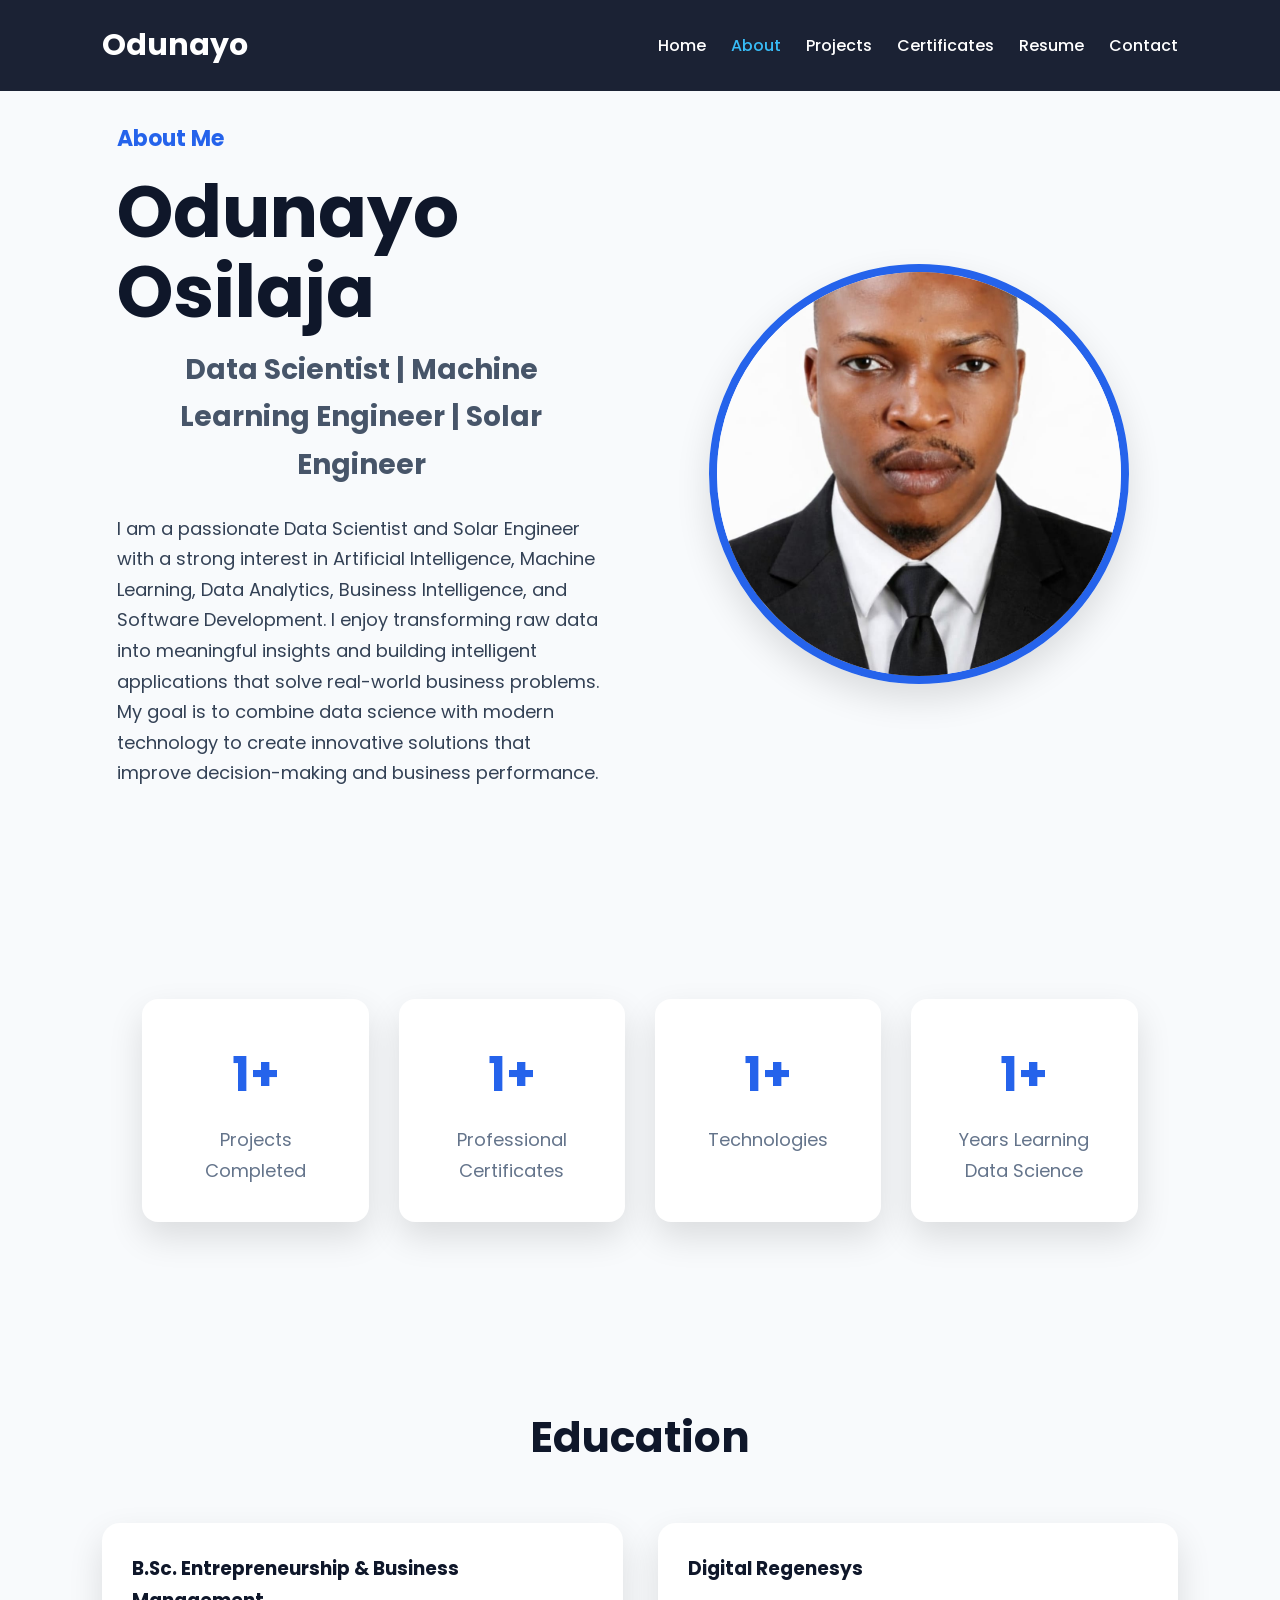
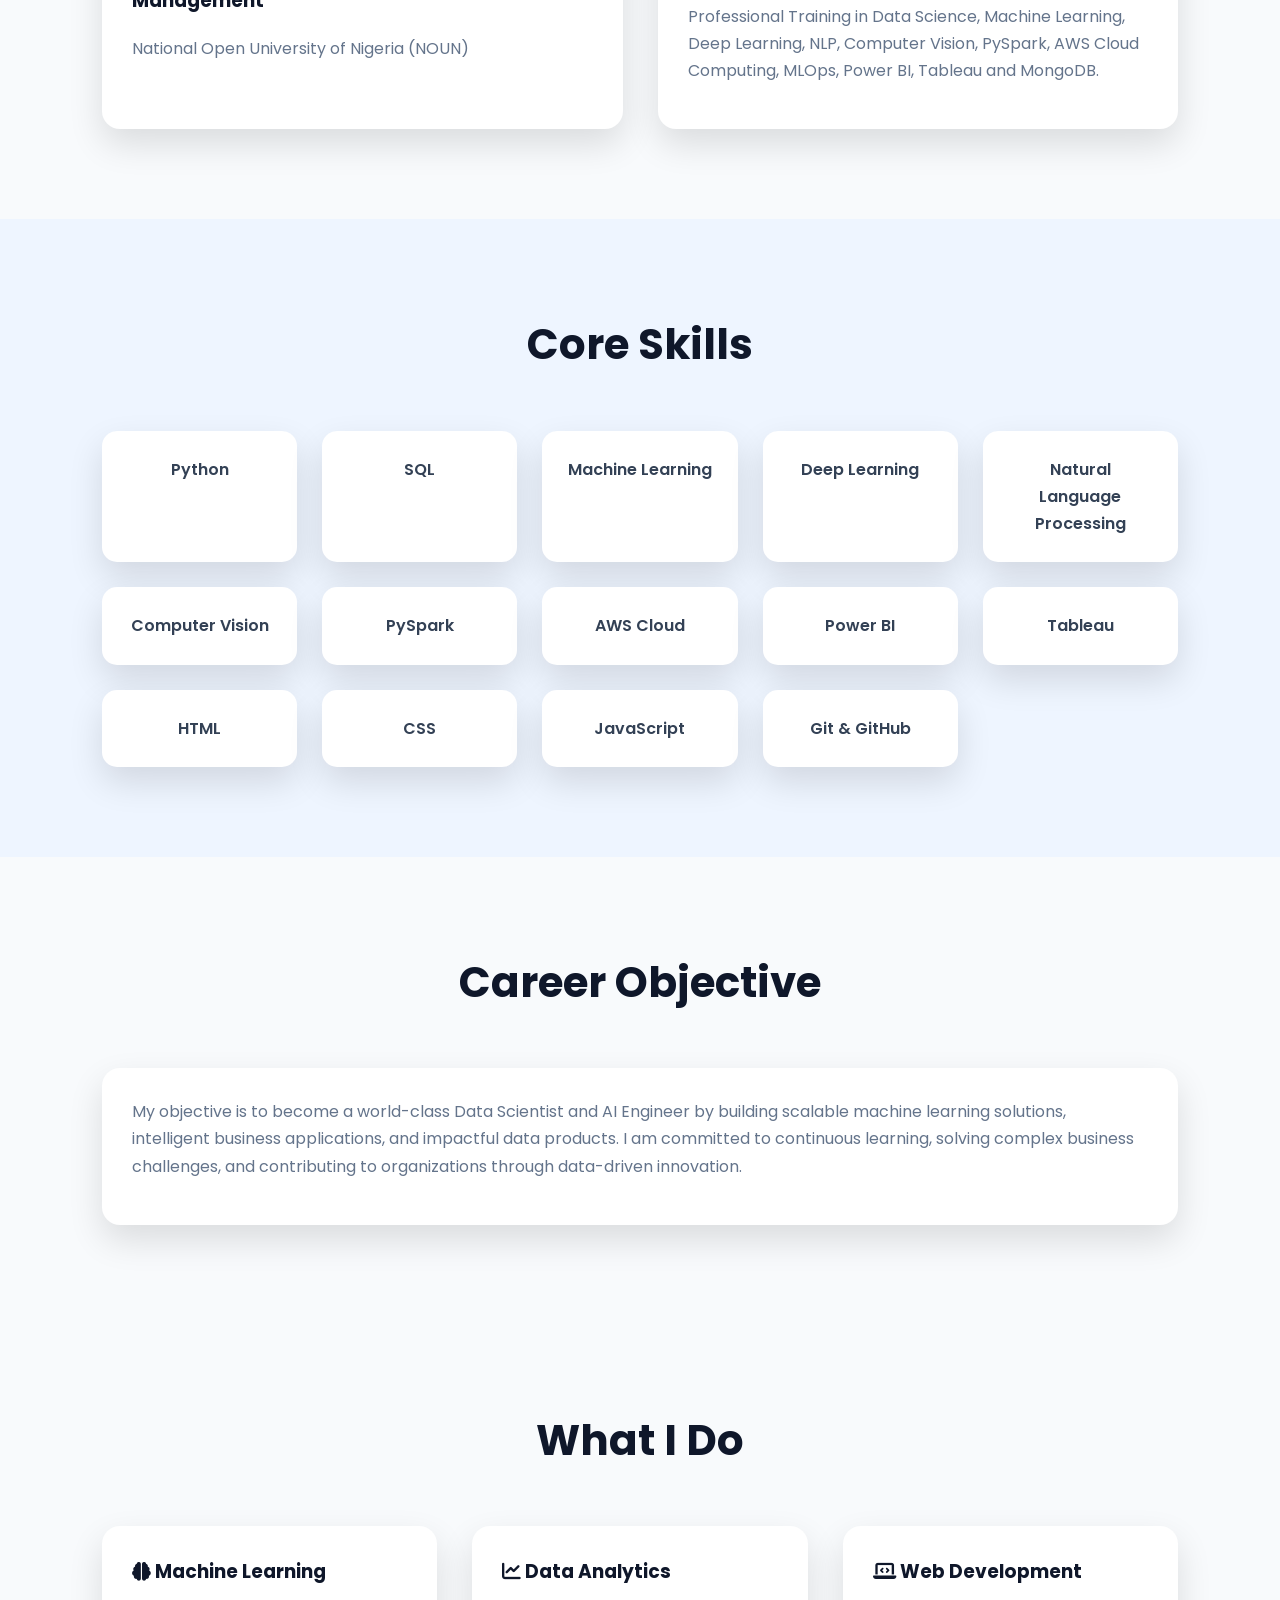
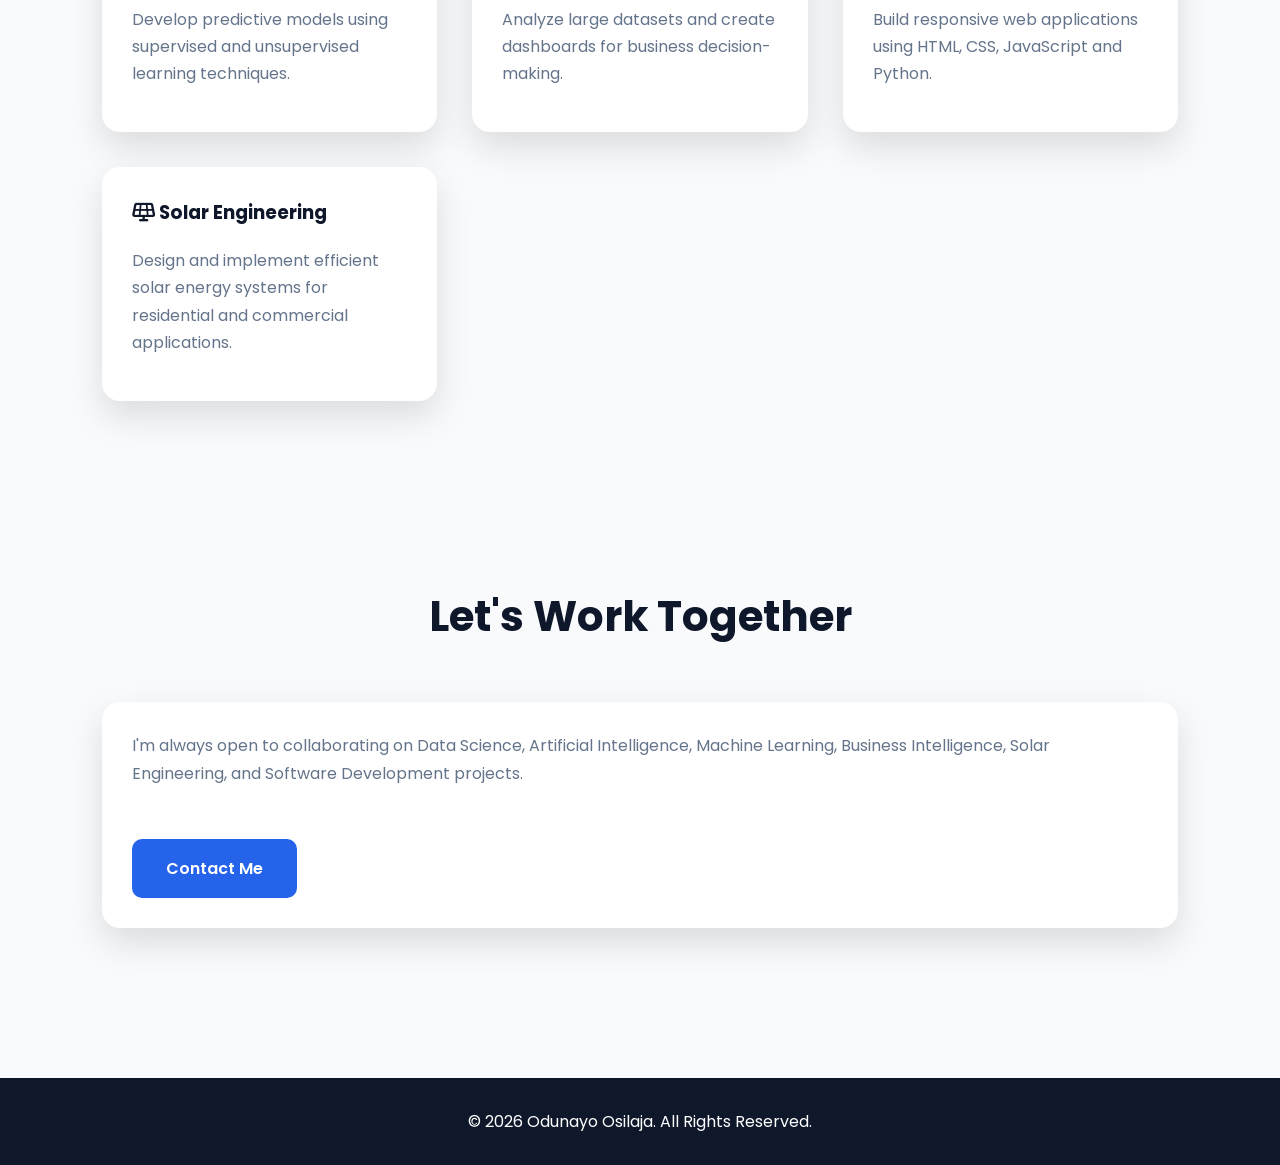
==== about.html @ 94298a9c "Initial portfolio website" ====
<!DOCTYPE html>
<html lang="en">

<head>

<meta charset="UTF-8">
<meta name="viewport" content="width=device-width, initial-scale=1.0">

<title>About | Odunayo Osilaja</title>

<link rel="stylesheet" href="css/style.css">

<link rel="preconnect" href="https://fonts.googleapis.com">
<link href="https://fonts.googleapis.com/css2?family=Poppins:wght@300;400;500;600;700&display=swap" rel="stylesheet">

<link rel="stylesheet" href="https://cdnjs.cloudflare.com/ajax/libs/font-awesome/6.6.0/css/all.min.css">

</head>

<body>

<header>

<div class="logo">
<h2>Odunayo</h2>
</div>

<nav>

<a href="index.html">Home</a>
<a href="about.html" class="active">About</a>
<a href="projects.html">Projects</a>
<a href="certificates.html">Certificates</a>
<a href="resume.html">Resume</a>
<a href="contact.html">Contact</a>

</nav>

</header>

<section class="hero">

<div class="hero-text">

<h4>About Me</h4>

<h1>Odunayo Osilaja</h1>

<h2>Data Scientist | Machine Learning Engineer | Solar Engineer</h2>

<p>

I am a passionate Data Scientist and Solar Engineer with a strong interest in Artificial Intelligence, Machine Learning, Data Analytics, Business Intelligence, and Software Development.

I enjoy transforming raw data into meaningful insights and building intelligent applications that solve real-world business problems. My goal is to combine data science with modern technology to create innovative solutions that improve decision-making and business performance.

</p>

</div>

<div class="hero-image">

<img src="images/profile.jpg" alt="Odunayo Osilaja">

</div>

</section>

<section class="stats">

<div class="card">
<h2>15+</h2>
<p>Projects Completed</p>
</div>

<div class="card">
<h2>20+</h2>
<p>Professional Certificates</p>
</div>

<div class="card">
<h2>10+</h2>
<p>Technologies</p>
</div>

<div class="card">
<h2>3+</h2>
<p>Years Learning Data Science</p>
</div>

</section>

<section class="featured">

<h2>Education</h2>

<div class="project-grid">

<div class="project-card">

<h3>B.Sc. Entrepreneurship &amp; Business Management</h3>

<p>

National Open University of Nigeria (NOUN)

</p>

</div>

<div class="project-card">

<h3>Digital Regenesys</h3>

<p>

Professional Training in Data Science, Machine Learning, Deep Learning, NLP, Computer Vision, PySpark, AWS Cloud Computing, MLOps, Power BI, Tableau and MongoDB.

</p>

</div>

</div>

</section>

<section class="skills">

<h2>Core Skills</h2>

<div class="skills-grid">

<div class="skill-card">Python</div>
<div class="skill-card">SQL</div>
<div class="skill-card">Machine Learning</div>
<div class="skill-card">Deep Learning</div>
<div class="skill-card">Natural Language Processing</div>
<div class="skill-card">Computer Vision</div>
<div class="skill-card">PySpark</div>
<div class="skill-card">AWS Cloud</div>
<div class="skill-card">Power BI</div>
<div class="skill-card">Tableau</div>
<div class="skill-card">HTML</div>
<div class="skill-card">CSS</div>
<div class="skill-card">JavaScript</div>
<div class="skill-card">Git &amp; GitHub</div>

</div>

</section>

<section class="featured">

<h2>Career Objective</h2>

<div class="project-card">

<p>

My objective is to become a world-class Data Scientist and AI Engineer by building scalable machine learning solutions, intelligent business applications, and impactful data products. I am committed to continuous learning, solving complex business challenges, and contributing to organizations through data-driven innovation.

</p>

</div>

</section>

<section class="featured">

<h2>What I Do</h2>

<div class="project-grid">

<div class="project-card">

<h3><i class="fas fa-brain"></i> Machine Learning</h3>

<p>
Develop predictive models using supervised and unsupervised learning techniques.
</p>

</div>

<div class="project-card">

<h3><i class="fas fa-chart-line"></i> Data Analytics</h3>

<p>
Analyze large datasets and create dashboards for business decision-making.
</p>

</div>

<div class="project-card">

<h3><i class="fas fa-laptop-code"></i> Web Development</h3>

<p>
Build responsive web applications using HTML, CSS, JavaScript and Python.
</p>

</div>

<div class="project-card">

<h3><i class="fas fa-solar-panel"></i> Solar Engineering</h3>

<p>
Design and implement efficient solar energy systems for residential and commercial applications.
</p>

</div>

</div>

</section>

<section class="featured">

<h2>Let's Work Together</h2>

<div class="project-card">

<p>

I'm always open to collaborating on Data Science, Artificial Intelligence, Machine Learning, Business Intelligence, Solar Engineering, and Software Development projects.

</p>

<br>

<a href="contact.html" class="btn primary">

Contact Me

</a>

</div>

</section>

<footer>

<p>

© 2026 Odunayo Osilaja. All Rights Reserved.

</p>

</footer>

<script src="js/script.js"></script>

</body>

</html>
---- css/style.css ----
/* ==========================================
   ODUNAYO OSILAJA PORTFOLIO WEBSITE
   STYLE.CSS (PART 1)
========================================== */

/* Google Font */
@import url('https://fonts.googleapis.com/css2?family=Poppins:wght@300;400;500;600;700;800&display=swap');

/* CSS Variables */

:root{

    --primary:#2563eb;
    --secondary:#0f172a;
    --accent:#38bdf8;
    --white:#ffffff;
    --light:#f8fafc;
    --text:#334155;
    --gray:#64748b;
    --shadow:0 15px 35px rgba(0,0,0,.12);
    --radius:16px;
    --transition:.35s ease;

}

/* Reset */

*{

    margin:0;
    padding:0;
    box-sizing:border-box;

}

html{

    scroll-behavior:smooth;

}

body{

    font-family:'Poppins',sans-serif;
    background:var(--light);
    color:var(--text);
    line-height:1.7;
    overflow-x:hidden;

}

/* Header */

header{

    position:fixed;
    top:0;
    left:0;
    width:100%;

    display:flex;
    justify-content:space-between;
    align-items:center;

    padding:20px 8%;

    background:rgba(15,23,42,.95);

    backdrop-filter:blur(12px);

    z-index:1000;

    transition:.3s;

}

/* Logo */

.logo h2{

    color:white;
    font-size:30px;
    font-weight:700;

}

/* Navigation */

nav{

    display:flex;
    gap:25px;
    align-items:center;

}

nav a{

    text-decoration:none;
    color:white;
    font-weight:500;
    transition:var(--transition);

}

nav a:hover{

    color:var(--accent);

}

nav .active{

    color:var(--accent);

}

/* Theme Button */

.theme-toggle{

    width:45px;
    height:45px;

    border:none;

    border-radius:50%;

    cursor:pointer;

    background:var(--primary);

    color:white;

    font-size:18px;

    transition:var(--transition);

}

.theme-toggle:hover{

    transform:rotate(180deg);

}

/* Hero */

.hero{

    max-width:1250px;

    margin:auto;

    min-height:100vh;

    display:grid;

    grid-template-columns:repeat(auto-fit,minmax(350px,1fr));

    gap:70px;

    align-items:center;

    padding:120px 8% 80px;

}

.hero-text h4{

    color:var(--primary);

    font-size:22px;

}

.hero-text h1{

    font-size:72px;

    line-height:1.1;

    color:var(--secondary);

    margin:15px 0;

}

.hero-text h1 span{

    display:block;

    color:var(--primary);

}

.hero-text h2{

    font-size:28px;

    color:#475569;

    margin-bottom:25px;

    min-height:40px;

}

.hero-text p{

    font-size:18px;

    margin-bottom:40px;

}

/* Hero Image */

.hero-image{

    display:flex;

    justify-content:center;

}

.hero-image img{

    width:420px;

    height:420px;

    object-fit:cover;

    border-radius:50%;

    border:8px solid var(--primary);

    box-shadow:var(--shadow);

    transition:var(--transition);

}

.hero-image img:hover{

    transform:scale(1.03);

}

/* Buttons */

.hero-buttons{

    display:flex;

    gap:20px;

    flex-wrap:wrap;

}

.btn{

    display:inline-block;

    padding:16px 34px;

    border-radius:10px;

    text-decoration:none;

    font-weight:600;

    transition:var(--transition);

}

.primary{

    background:var(--primary);

    color:white;

}

.secondary{

    background:var(--secondary);

    color:white;

}

.btn:hover{

    transform:translateY(-5px);

}

/* Social Icons */

.social{

    display:flex;

    gap:18px;

    margin-top:35px;

}

.social a{

    width:55px;

    height:55px;

    border-radius:50%;

    display:flex;

    justify-content:center;

    align-items:center;

    background:white;

    color:var(--primary);

    text-decoration:none;

    font-size:24px;

    box-shadow:var(--shadow);

    transition:var(--transition);

}

.social a:hover{

    background:var(--primary);

    color:white;

    transform:translateY(-6px);

}

/* ==========================================
   STYLE.CSS (PART 2)
   Statistics, Skills, Projects,
   Certificates, Resume, Contact & Footer
==========================================*/

/* Sections */

section{
    padding:90px 8%;
}

section h2{
    text-align:center;
    font-size:42px;
    color:var(--secondary);
    margin-bottom:50px;
}

/* ======================
   Statistics
====================== */

.stats{

    max-width:1200px;
    margin:auto;

    display:grid;
    grid-template-columns:repeat(auto-fit,minmax(220px,1fr));

    gap:30px;

}

.card{

    background:var(--white);

    padding:35px;

    border-radius:var(--radius);

    text-align:center;

    box-shadow:var(--shadow);

    transition:var(--transition);

}

.card:hover{

    transform:translateY(-10px);

}

.card h2{

    color:var(--primary);

    font-size:48px;

    margin-bottom:10px;

}

.card p{

    color:var(--gray);

    font-size:18px;

}

/* ======================
   Skills
====================== */

.skills{

    background:#eef5ff;

}

.skills-grid{

    display:grid;

    grid-template-columns:
    repeat(auto-fit,minmax(180px,1fr));

    gap:25px;

}

.skill-card{

    background:white;

    padding:25px;

    border-radius:15px;

    text-align:center;

    font-weight:600;

    box-shadow:var(--shadow);

    transition:var(--transition);

}

.skill-card:hover{

    background:var(--primary);

    color:white;

    transform:translateY(-8px);

}

/* ======================
   Projects
====================== */

.featured{

    max-width:1300px;

    margin:auto;

}

.project-grid{

    display:grid;

    grid-template-columns:
    repeat(auto-fit,minmax(320px,1fr));

    gap:35px;

}

.project-card{

    background:white;

    padding:30px;

    border-radius:18px;

    box-shadow:var(--shadow);

    transition:var(--transition);

}

.project-card:hover{

    transform:translateY(-12px);

}

.project-card h3{

    color:var(--secondary);

    margin-bottom:18px;

}

.project-card p{

    margin-bottom:15px;

    color:var(--gray);

}

.project-card .btn{

    margin-top:10px;
    margin-right:10px;

}

/* ======================
   Certificates
====================== */

.certificate-grid{

    display:grid;

    grid-template-columns:
    repeat(auto-fit,minmax(280px,1fr));

    gap:30px;

}

.certificate-card{

    background:white;

    padding:30px;

    border-radius:16px;

    text-align:center;

    box-shadow:var(--shadow);

    transition:var(--transition);

}

.certificate-card:hover{

    transform:translateY(-10px);

}

.certificate-card h3{

    margin-bottom:15px;

}

/* ======================
   Resume
====================== */

.resume{

    text-align:center;

}

.resume img{

    width:180px;

    height:180px;

    border-radius:50%;

    object-fit:cover;

    margin-bottom:20px;

    box-shadow:var(--shadow);

}

.resume h2{

    margin-bottom:15px;

}

.resume p{

    max-width:800px;

    margin:auto;

}

/* ======================
   Contact
====================== */

.contact{

    max-width:900px;

    margin:auto;

}

.contact form{

    display:flex;

    flex-direction:column;

    gap:20px;

}

.contact input,
.contact textarea{

    padding:18px;

    border:1px solid #ddd;

    border-radius:12px;

    outline:none;

    font-size:16px;

    font-family:inherit;

    transition:.3s;

}

.contact input:focus,
.contact textarea:focus{

    border-color:var(--primary);

    box-shadow:0 0 10px rgba(37,99,235,.15);

}

.contact button{

    padding:18px;

    border:none;

    border-radius:12px;

    background:var(--primary);

    color:white;

    font-size:18px;

    cursor:pointer;

    transition:var(--transition);

}

.contact button:hover{

    background:#1d4ed8;

}

/* ======================
   Footer
====================== */

footer{

    background:var(--secondary);

    color:white;

    text-align:center;

    padding:30px;

    margin-top:60px;

}

footer p{

    font-size:16px;

}

/* ==========================================
   STYLE.CSS (PART 3)
   Dark Mode, Animations, Responsive,
   Mobile Menu & Utilities
==========================================*/

/* ======================
   DARK MODE
====================== */

body.dark{

    background:#0f172a;
    color:#e2e8f0;

}

body.dark header{

    background:#020617;

}

body.dark .card,
body.dark .project-card,
body.dark .certificate-card,
body.dark .skill-card,
body.dark .contact input,
body.dark .contact textarea{

    background:#1e293b;
    color:#ffffff;

}

body.dark h1,
body.dark h2,
body.dark h3{

    color:#ffffff;

}

body.dark p{

    color:#cbd5e1;

}

body.dark footer{

    background:#020617;

}

body.dark .contact input,
body.dark .contact textarea{

    border:1px solid #334155;

}

body.dark .social a{

    background:#1e293b;
    color:#38bdf8;

}

body.dark .social a:hover{

    background:#2563eb;
    color:white;

}

/* ======================
   SCROLL ANIMATION
====================== */

section,
.card,
.project-card,
.skill-card,
.certificate-card{

    opacity:0;
    transform:translateY(40px);
    transition:all .8s ease;

}

.show{

    opacity:1;
    transform:translateY(0);

}

/* ======================
   SCROLL TO TOP
====================== */

.topButton{

    position:fixed;

    right:25px;

    bottom:25px;

    width:55px;

    height:55px;

    border:none;

    border-radius:50%;

    background:#2563eb;

    color:white;

    font-size:22px;

    cursor:pointer;

    display:none;

    justify-content:center;

    align-items:center;

    box-shadow:0 10px 20px rgba(0,0,0,.25);

    transition:.3s;

    z-index:9999;

}

.topButton:hover{

    transform:translateY(-6px);

}

/* ======================
   LOADING ANIMATION
====================== */

.loader{

    position:fixed;

    top:0;

    left:0;

    width:100%;

    height:100%;

    background:white;

    display:flex;

    justify-content:center;

    align-items:center;

    z-index:99999;

}

.loader.hidden{

    display:none;

}

.spinner{

    width:60px;

    height:60px;

    border:6px solid #ddd;

    border-top:6px solid #2563eb;

    border-radius:50%;

    animation:spin 1s linear infinite;

}

@keyframes spin{

    to{

        transform:rotate(360deg);

    }

}

/* ======================
   HAMBURGER MENU
====================== */

.menu-toggle{

    display:none;

    font-size:28px;

    color:white;

    cursor:pointer;

}

/* ======================
   RESPONSIVE TABLET
====================== */

@media(max-width:992px){

.hero{

    grid-template-columns:1fr;

    text-align:center;

}

.hero-buttons{

    justify-content:center;

}

.hero-image{

    margin-top:40px;

}

.hero-image img{

    width:320px;

    height:320px;

}

.hero-text h1{

    font-size:52px;

}

section h2{

    font-size:34px;

}

}

/* ======================
   RESPONSIVE MOBILE
====================== */

@media(max-width:768px){

.menu-toggle{

    display:block;

}

nav{

    position:absolute;

    top:80px;

    left:0;

    width:100%;

    background:#0f172a;

    flex-direction:column;

    display:none;

    padding:20px;

}

nav.active{

    display:flex;

}

.hero{

    padding-top:140px;

}

.hero h1{

    font-size:40px;

}

.hero h2{

    font-size:22px;

}

.hero p{

    font-size:17px;

}

.hero-image img{

    width:250px;

    height:250px;

}

.btn{

    width:100%;

    text-align:center;

}

.project-grid,
.certificate-grid,
.skills-grid,
.stats{

    grid-template-columns:1fr;

}

}

/* ======================
   SMALL DEVICES
====================== */

@media(max-width:480px){

header{

    padding:15px;

}

.logo h2{

    font-size:24px;

}

.hero{

    padding:130px 20px 60px;

}

.hero h1{

    font-size:32px;

}

.hero h2{

    font-size:18px;

}

.hero-image img{

    width:210px;

    height:210px;

}

section{

    padding:60px 20px;

}

}

/* ======================
   UTILITIES
====================== */

.text-center{

    text-align:center;

}

.mt-1{

    margin-top:10px;

}

.mt-2{

    margin-top:20px;

}

.mt-3{

    margin-top:30px;

}

.mb-1{

    margin-bottom:10px;

}

.mb-2{

    margin-bottom:20px;

}

.mb-3{

    margin-bottom:30px;

}

.shadow{

    box-shadow:var(--shadow);

}

.rounded{

    border-radius:var(--radius);

}

.hidden{

    display:none;

}
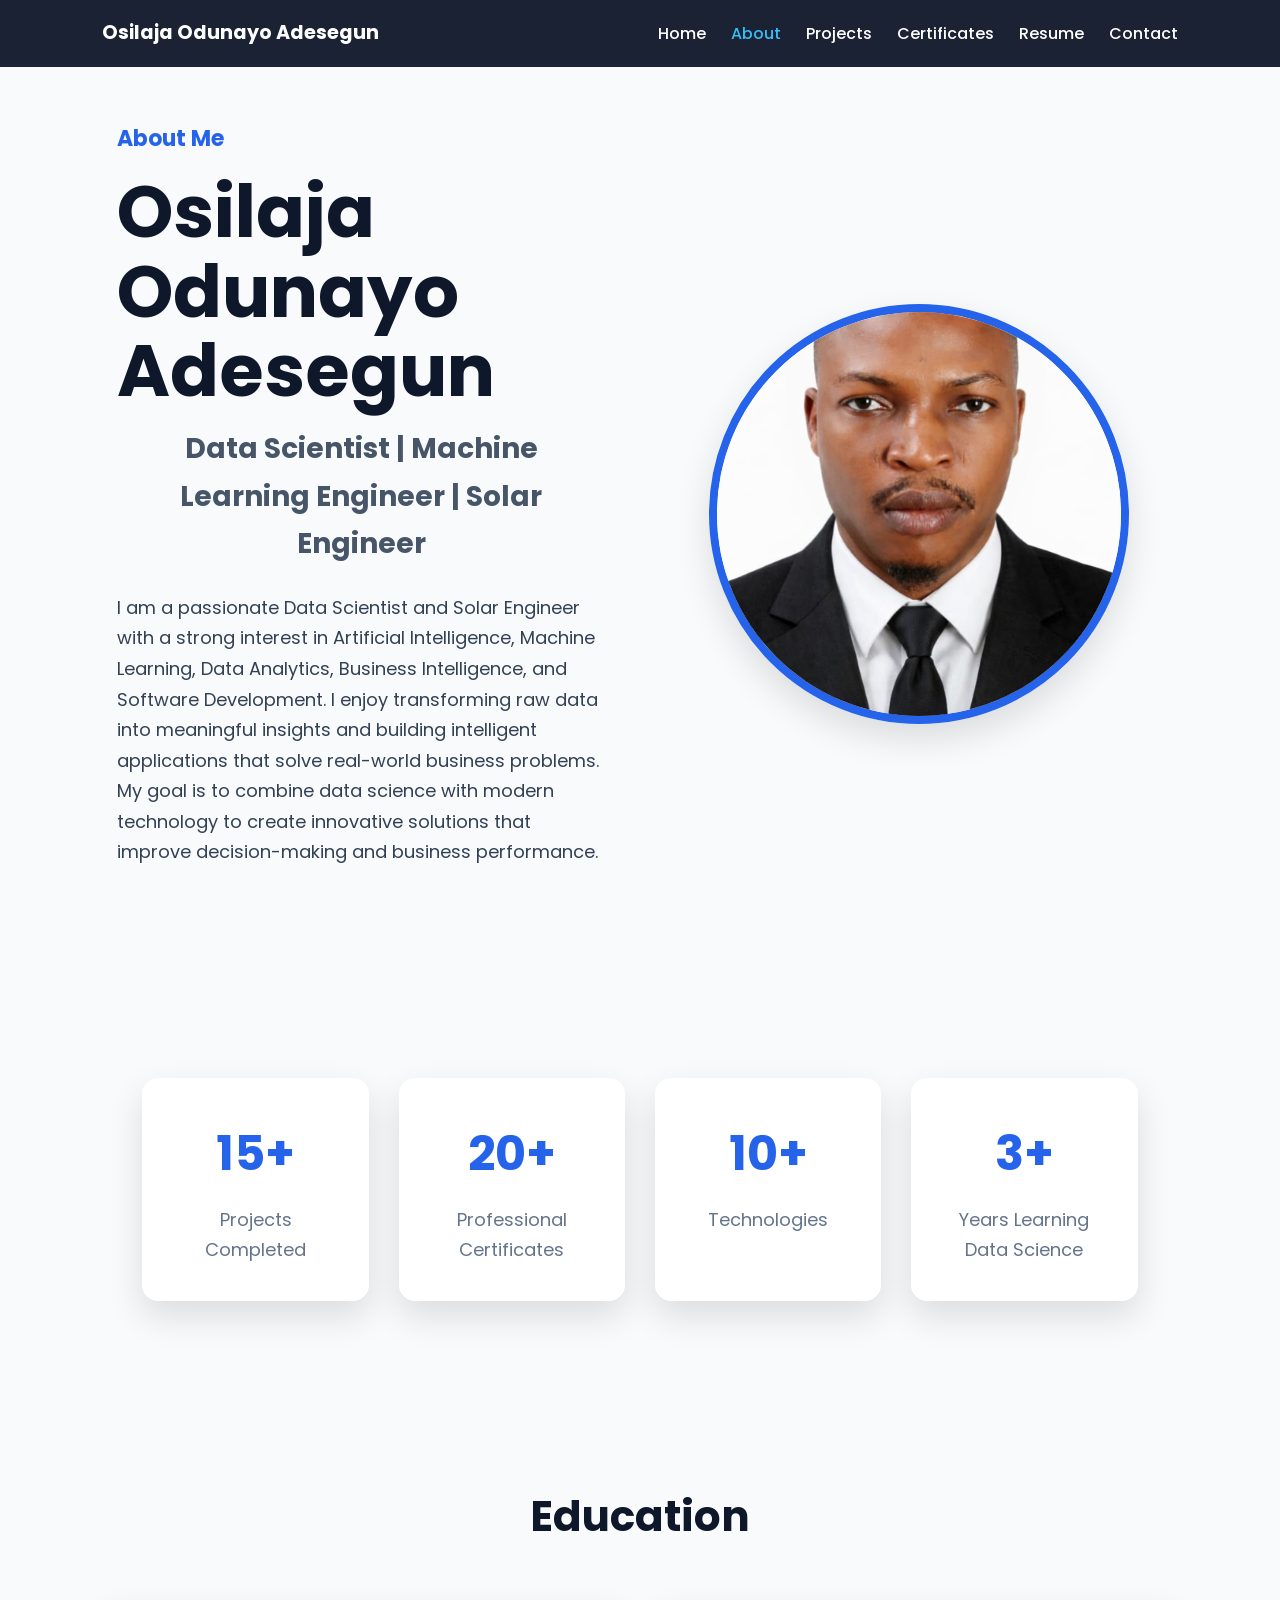
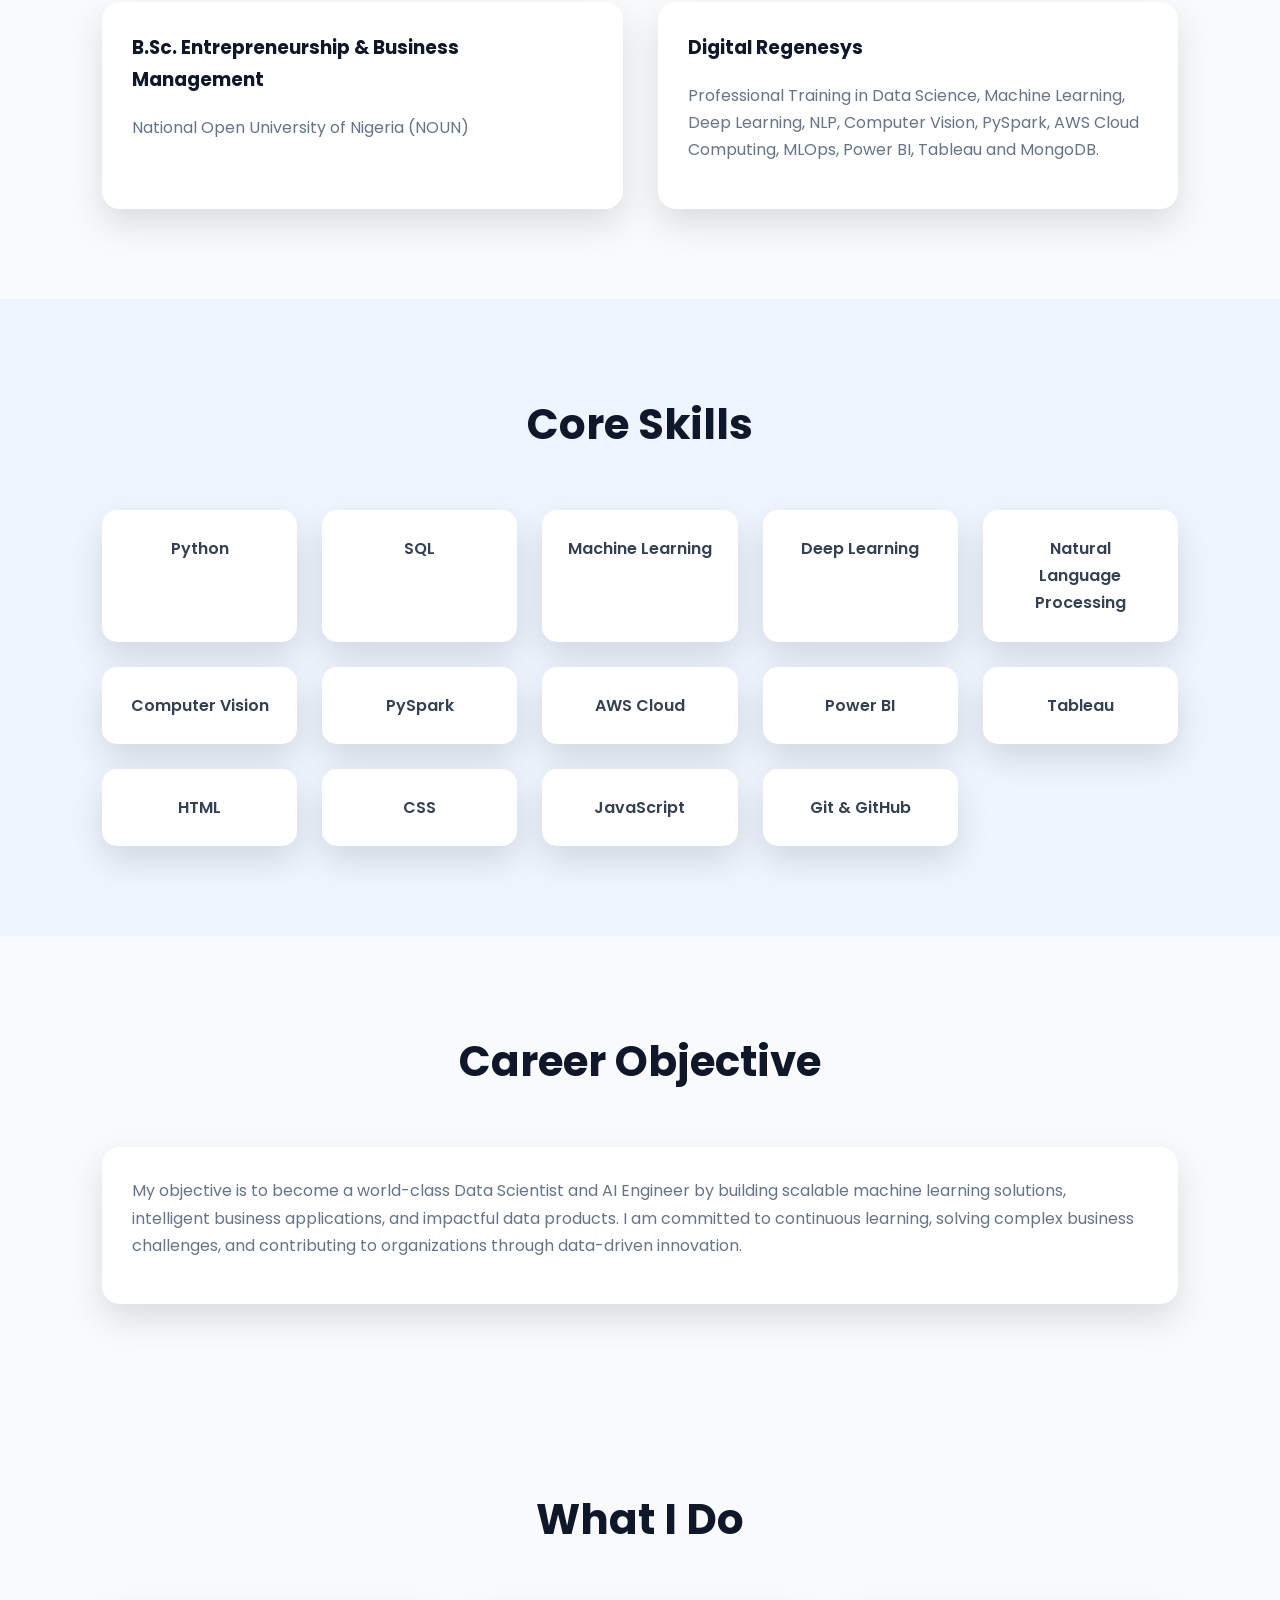
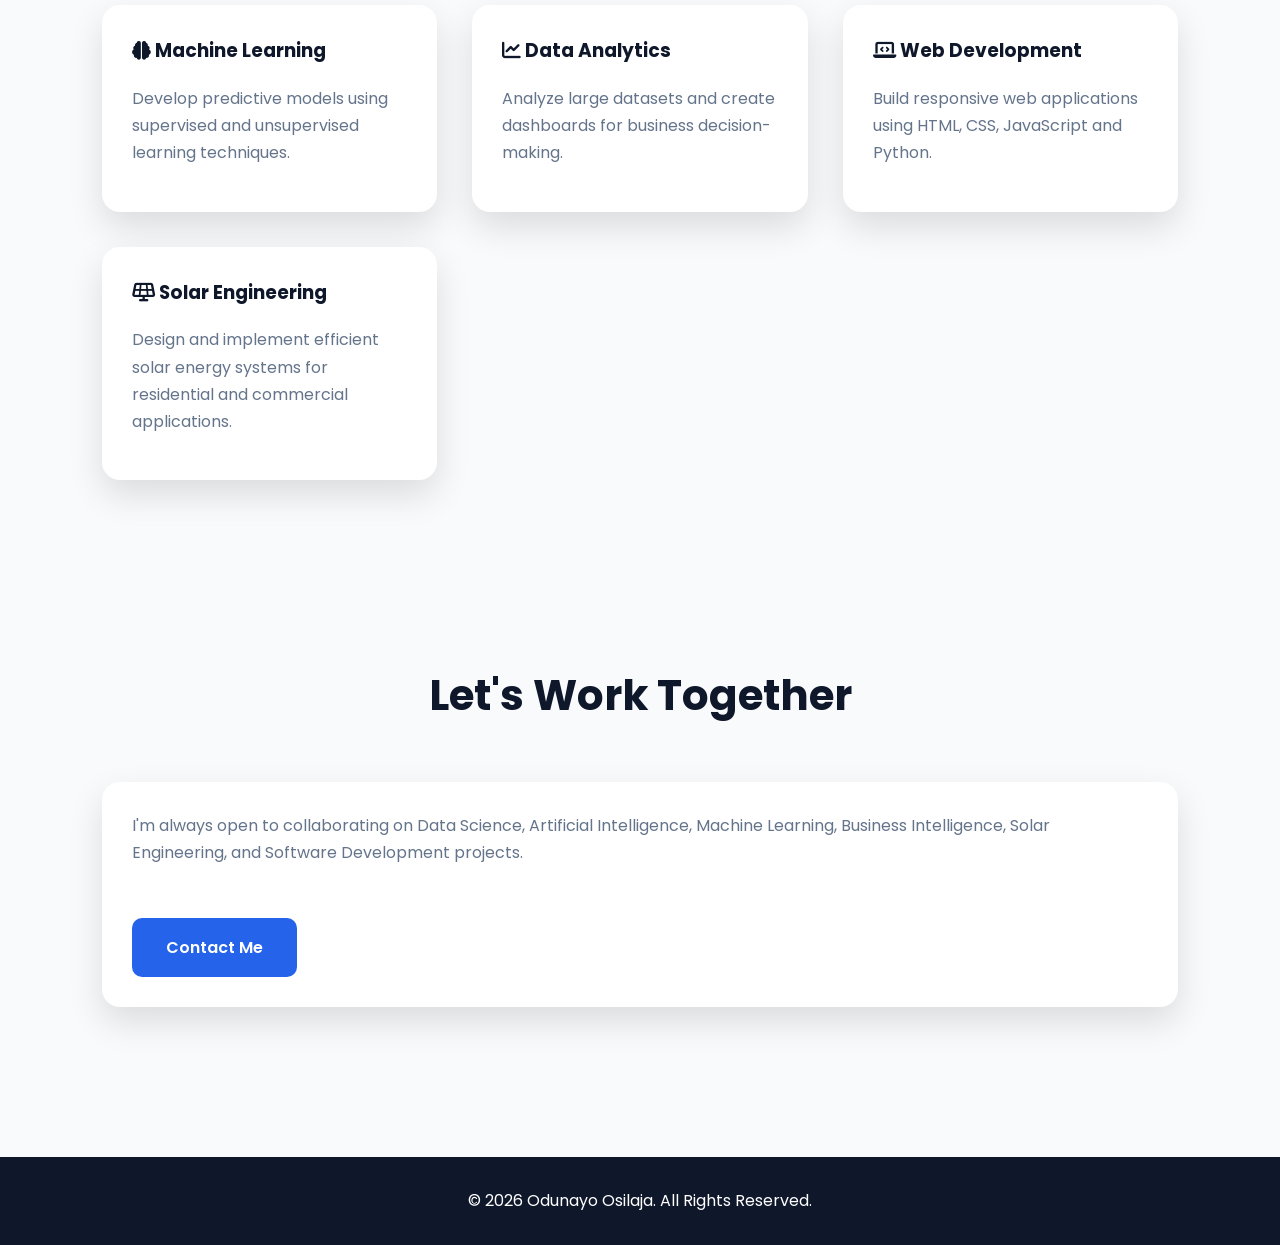
==== commit 52e5b9eb: "Use Osilaja Odunayo Adesegun throughout portfolio" ====
--- a/about.html
+++ b/about.html
@@ -6,7 +6,7 @@
 <meta charset="UTF-8">
 <meta name="viewport" content="width=device-width, initial-scale=1.0">
 
-<title>About | Odunayo Osilaja</title>
+<title>About | Osilaja Odunayo Adesegun</title>
 
 <link rel="stylesheet" href="css/style.css">
 
@@ -15,6 +15,7 @@
 
 <link rel="stylesheet" href="https://cdnjs.cloudflare.com/ajax/libs/font-awesome/6.6.0/css/all.min.css">
 
+<style>.logo h2{font-size:clamp(14px,1.5vw,20px);line-height:1.3;max-width:300px}.hero-text h1{overflow-wrap:normal}</style>
 </head>
 
 <body>
@@ -22,7 +23,7 @@
 <header>
 
 <div class="logo">
-<h2>Odunayo</h2>
+<h2>Osilaja Odunayo Adesegun</h2>
 </div>
 
 <nav>
@@ -44,7 +45,7 @@
 
 <h4>About Me</h4>
 
-<h1>Odunayo Osilaja</h1>
+<h1>Osilaja Odunayo Adesegun</h1>
 
 <h2>Data Scientist | Machine Learning Engineer | Solar Engineer</h2>
 
@@ -60,7 +61,7 @@
 
 <div class="hero-image">
 
-<img src="images/profile.jpg" alt="Odunayo Osilaja">
+<img src="images/profile.jpg" alt="Osilaja Odunayo Adesegun">
 
 </div>
 
@@ -243,7 +244,7 @@
 
 <p>
 
-© 2026 Odunayo Osilaja. All Rights Reserved.
+© 2026 Osilaja Odunayo Adesegun. All Rights Reserved.
 
 </p>
 
@@ -253,4 +254,4 @@
 
 </body>
 
-</html>+</html>
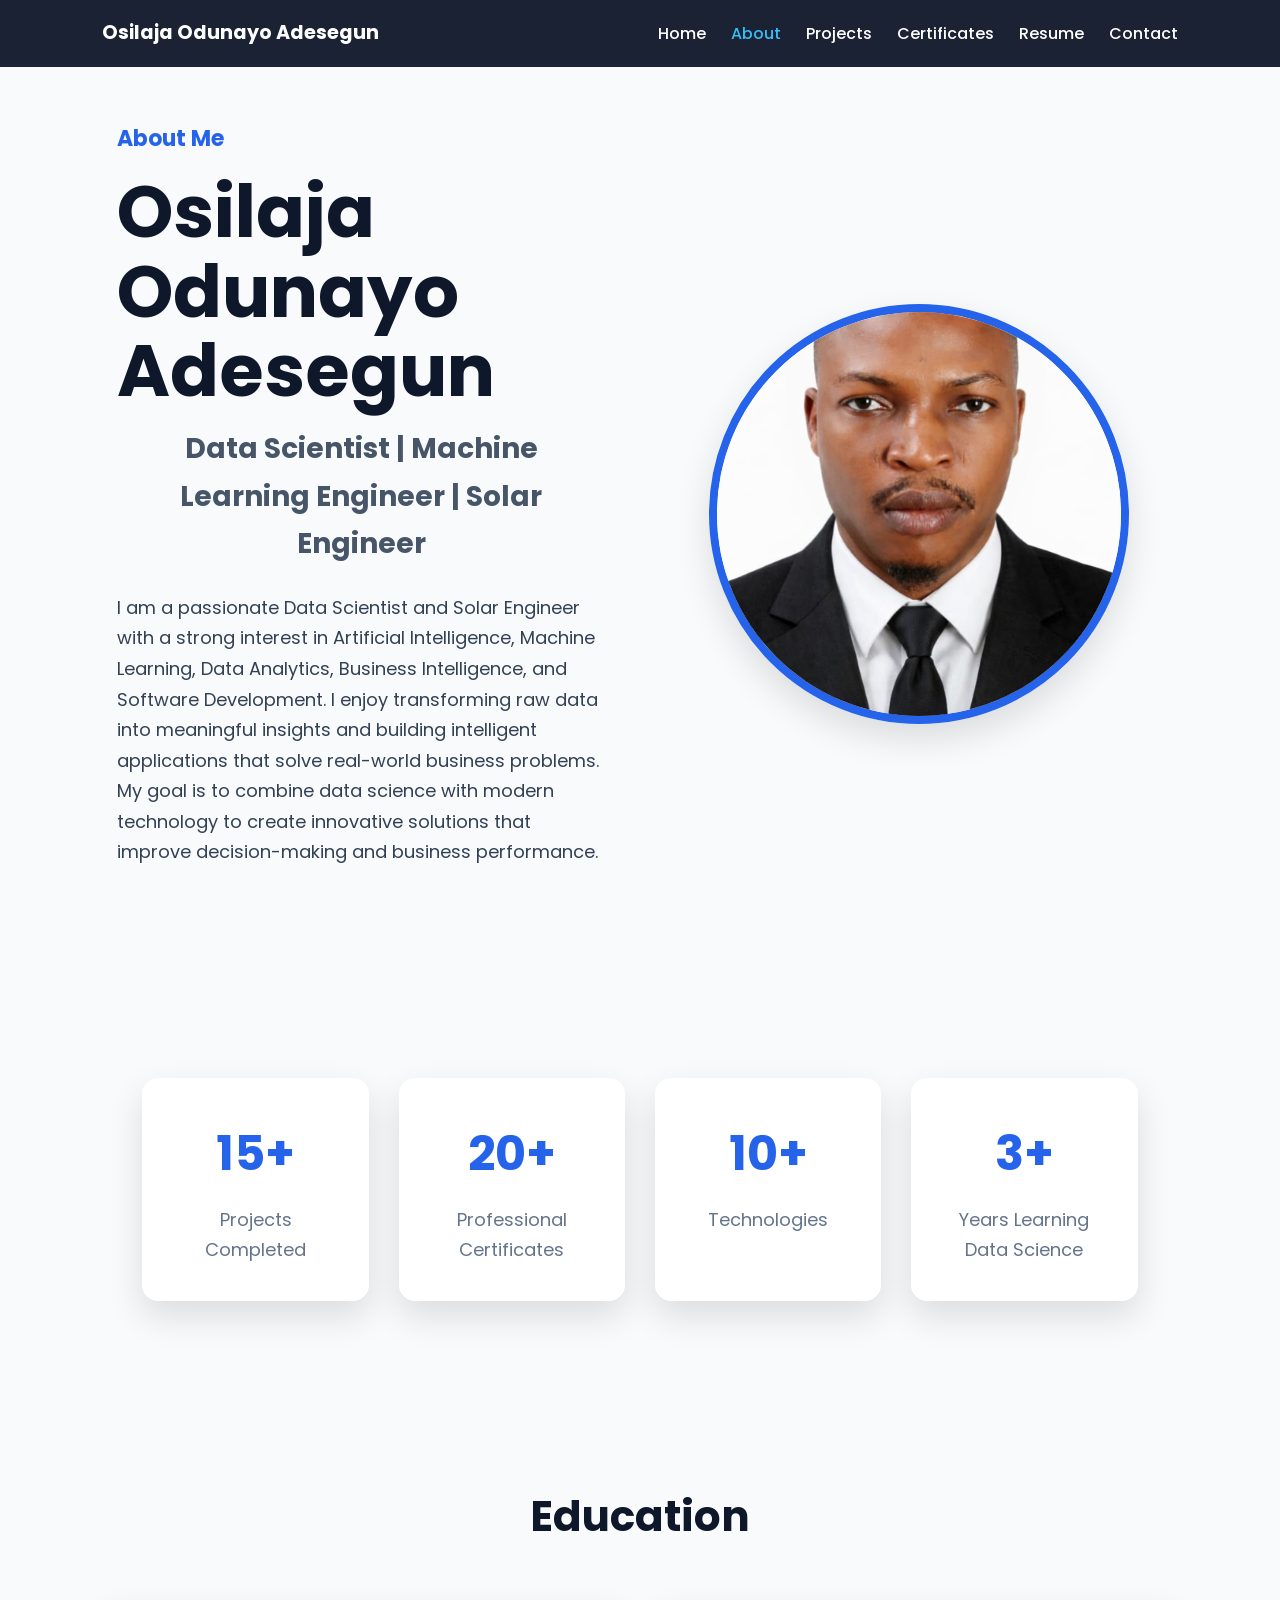
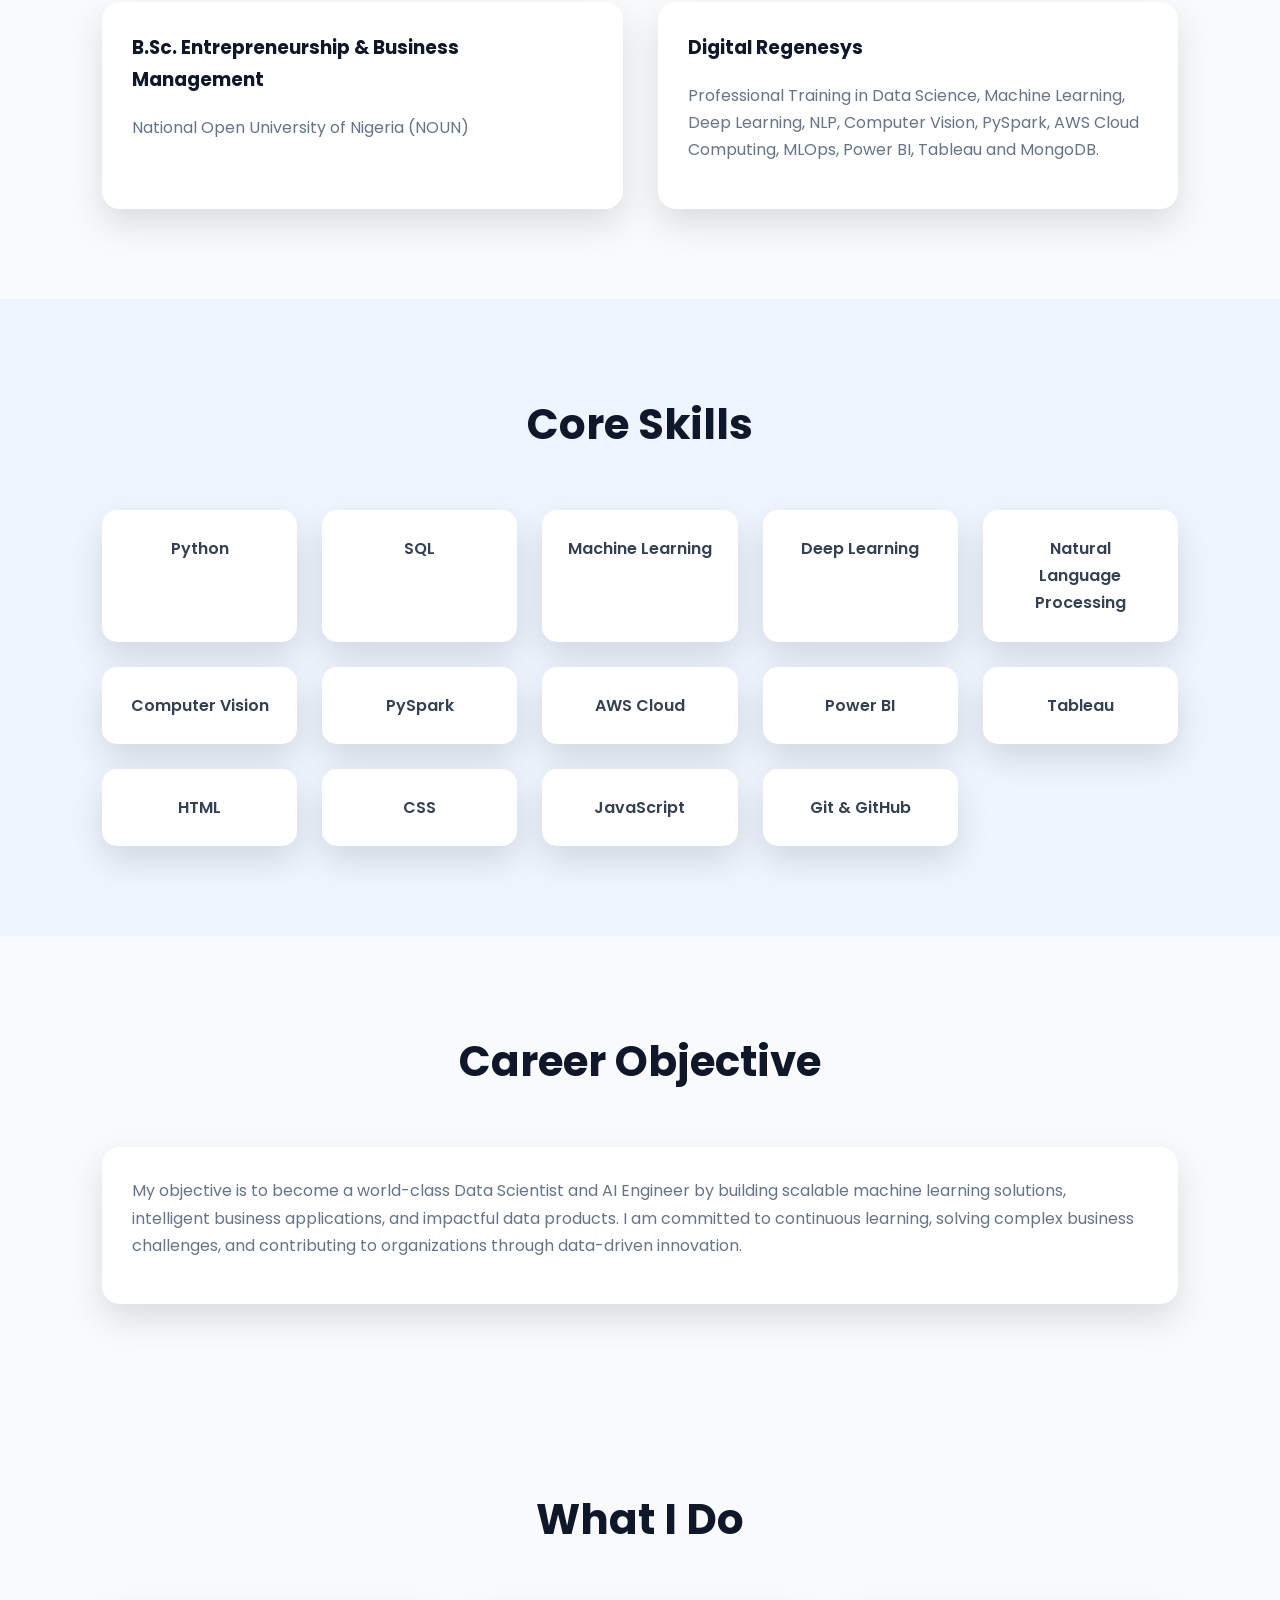
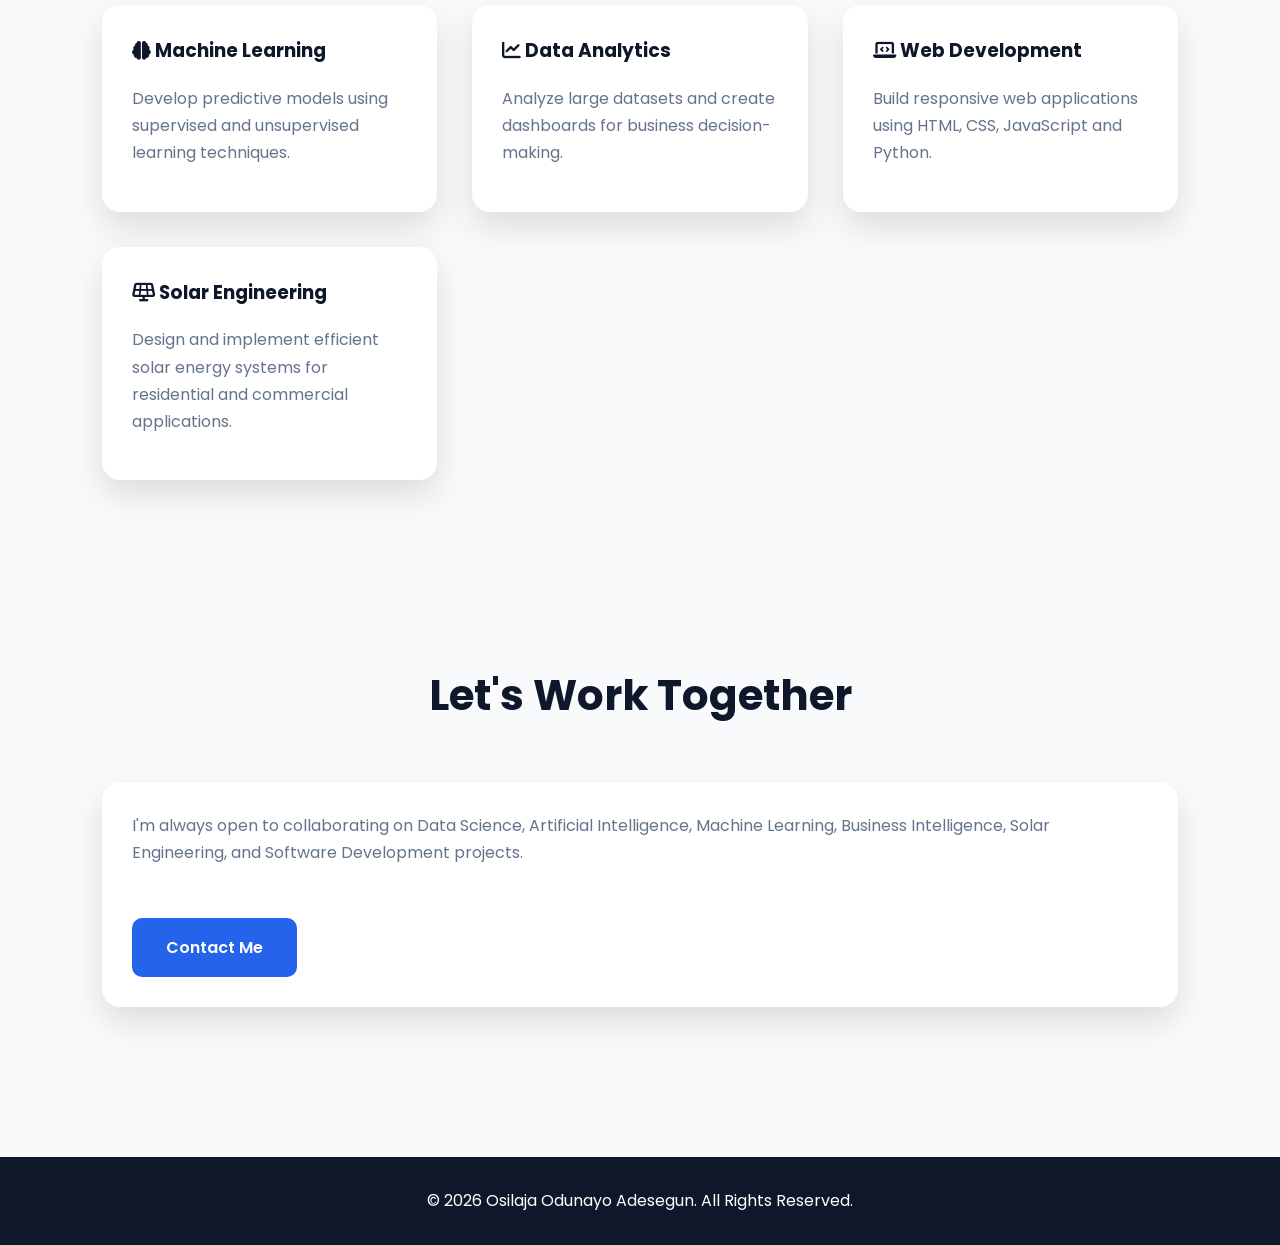
==== commit b11b4395: "Refresh shared script cache for full-name footer" ====
--- a/about.html
+++ b/about.html
@@ -250,7 +250,7 @@
 
 </footer>
 
-<script src="js/script.js"></script>
+<script src="js/script.js?v=full-name-20261010"></script>
 
 </body>
 
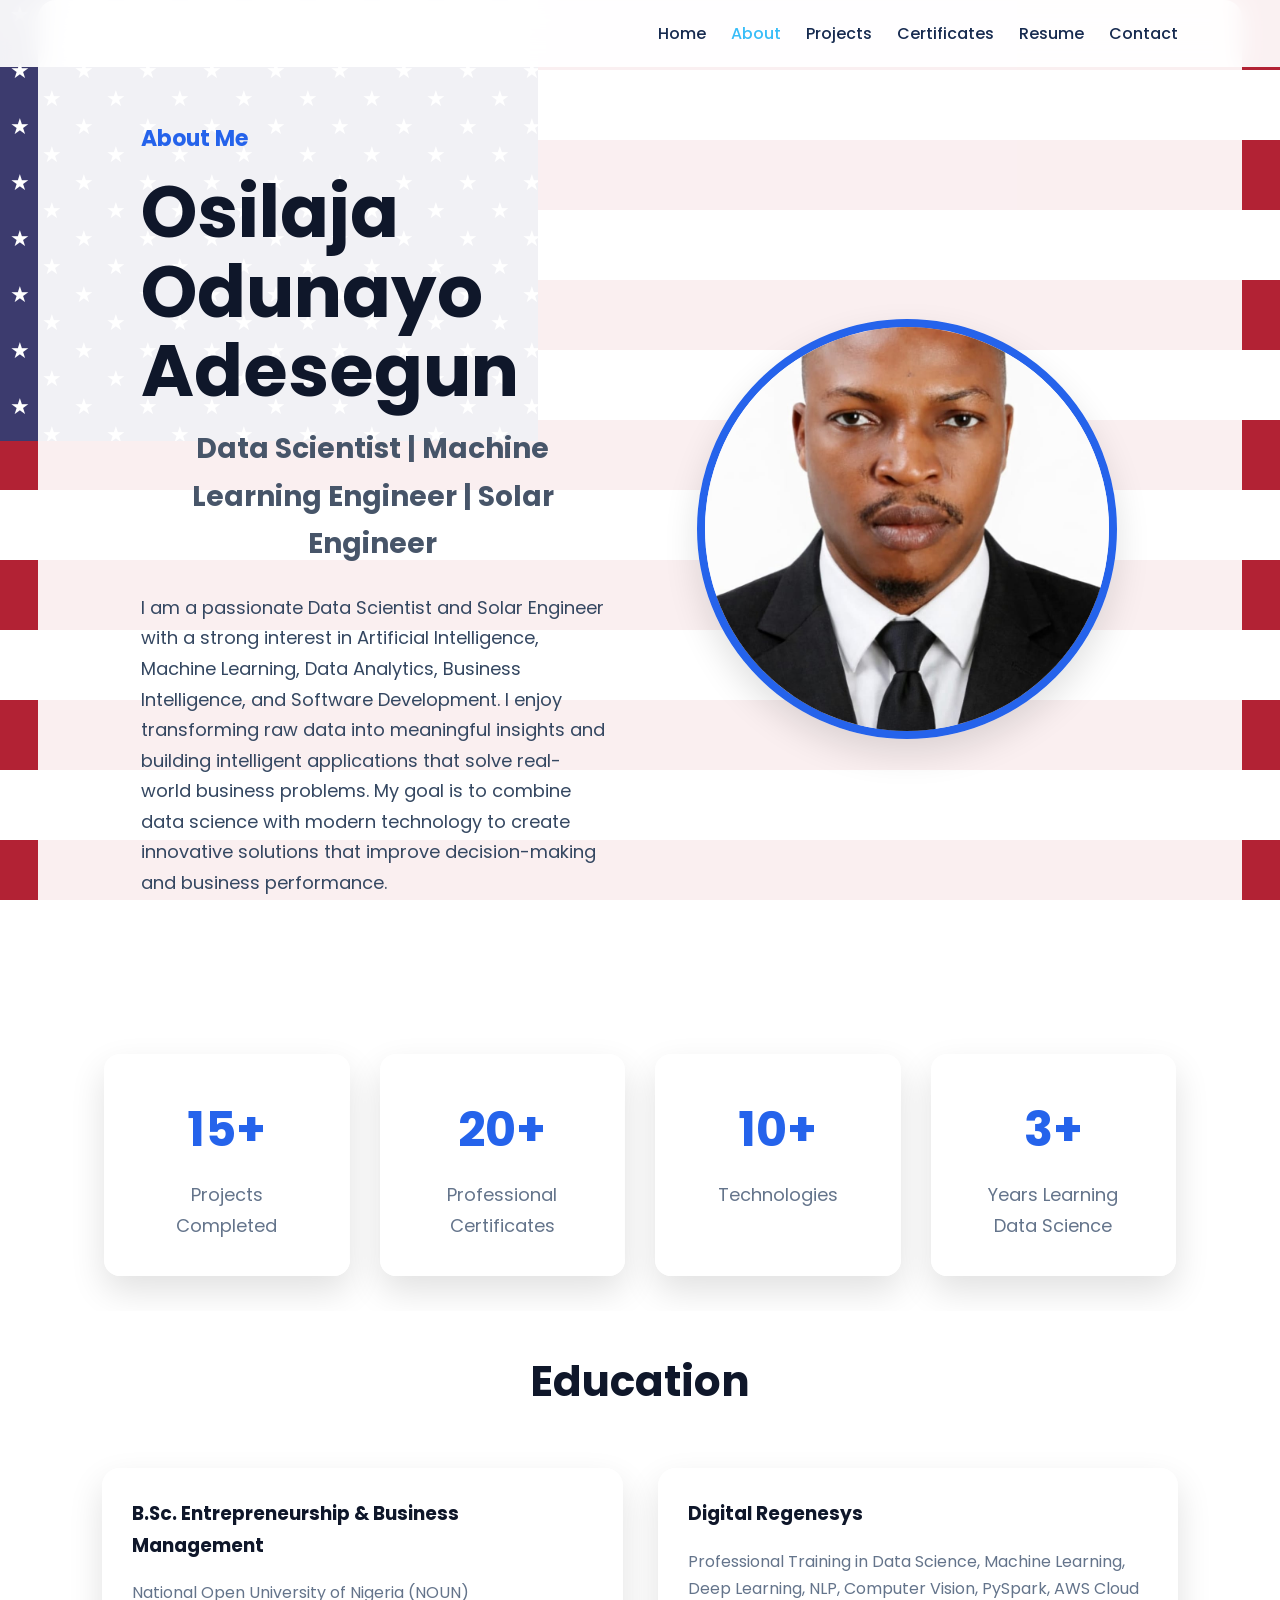
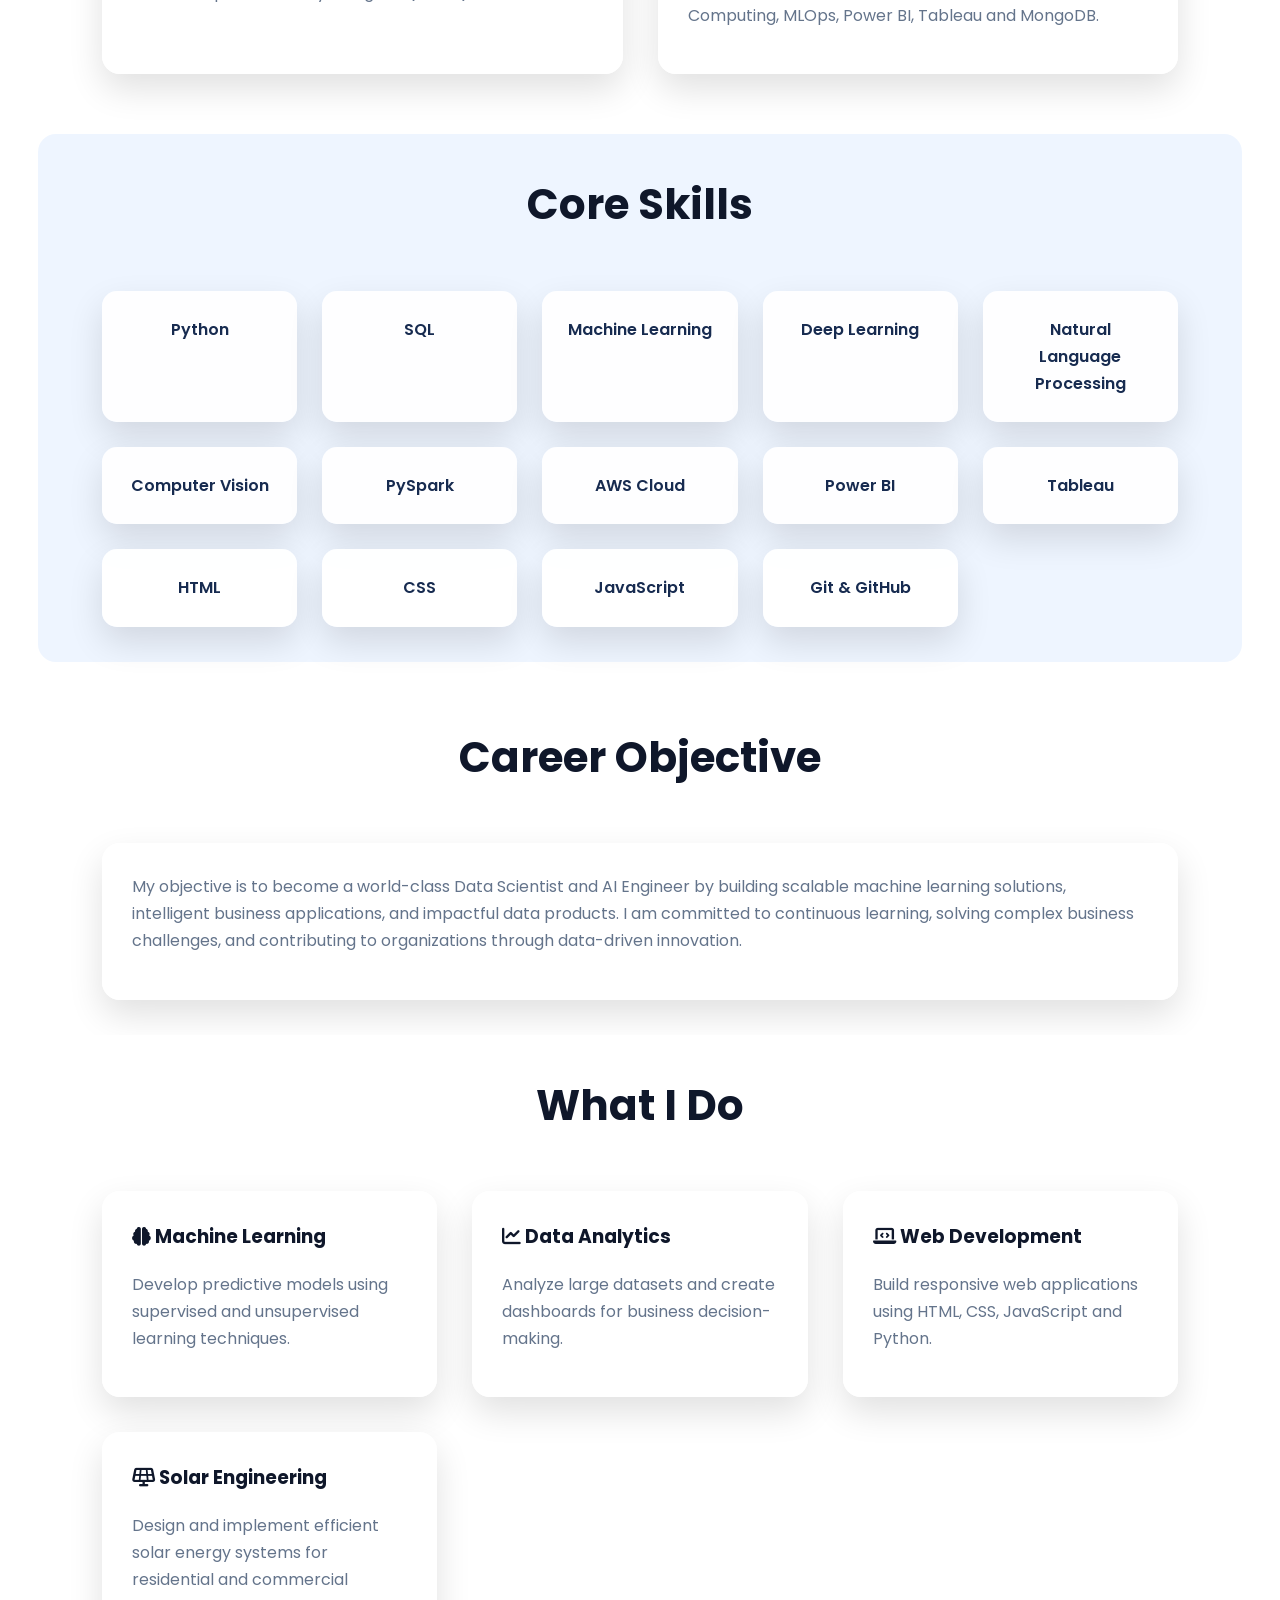
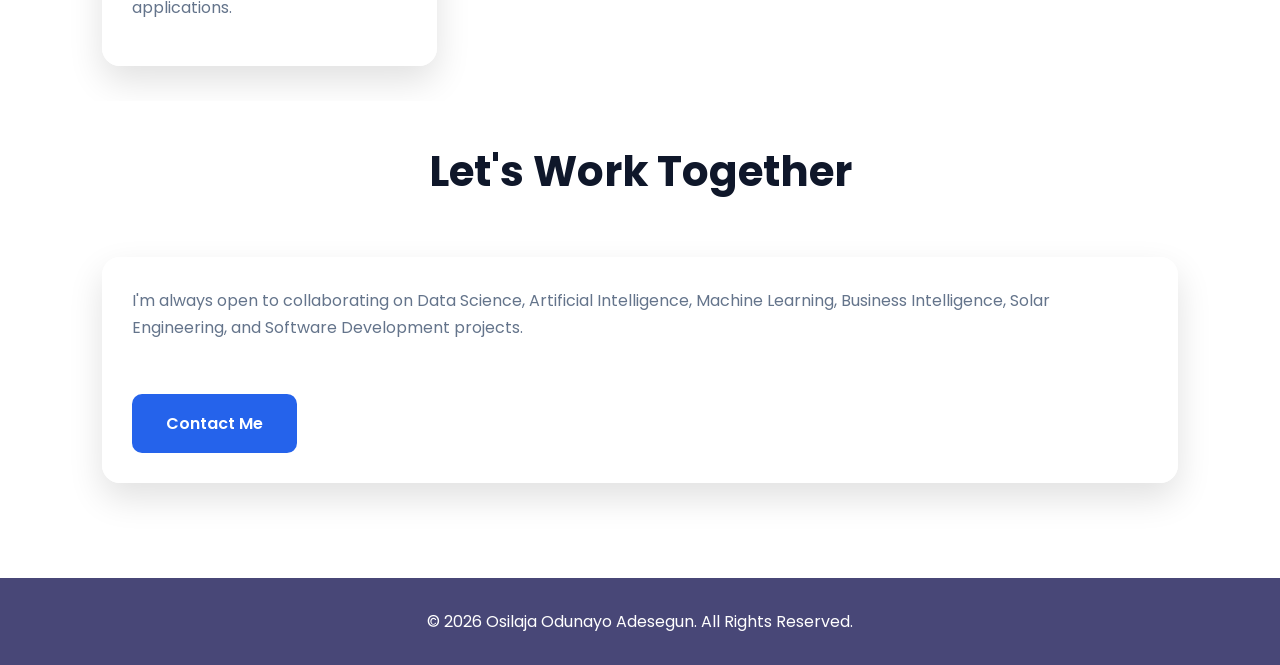
==== commit b1d97640: "Apply USA flag theme to all portfolio pages" ====
--- a/about.html
+++ b/about.html
@@ -8,7 +8,7 @@
 
 <title>About | Osilaja Odunayo Adesegun</title>
 
-<link rel="stylesheet" href="css/style.css">
+<link rel="stylesheet" href="css/style.css?v=usa-20261010">
 
 <link rel="preconnect" href="https://fonts.googleapis.com">
 <link href="https://fonts.googleapis.com/css2?family=Poppins:wght@300;400;500;600;700&display=swap" rel="stylesheet">
--- a/css/style.css
+++ b/css/style.css
@@ -1195,4 +1195,7 @@
 
     display:none;
 
-}+}
+/* USA flag background */
+body,body.dark{background:repeating-linear-gradient(180deg,#b22234 0 70px,#fff 70px 140px);background-attachment:fixed;color:#172b50}body:before{content:'';position:fixed;left:0;top:0;width:42vw;height:49vh;background-color:#3c3b6e;background-image:url("data:image/svg+xml,%3Csvg xmlns='http://www.w3.org/2000/svg' width='64' height='56' viewBox='0 0 64 56'%3E%3Ctext x='10' y='22' fill='white' font-size='22'%3E%E2%98%85%3C/text%3E%3Ctext x='42' y='50' fill='white' font-size='22'%3E%E2%98%85%3C/text%3E%3C/svg%3E");z-index:-1;pointer-events:none}header,body.dark header{background:#ffffffef;color:#172b50}main,body>section{background:#ffffffed}body>section{margin:25px auto;border-radius:18px;width:94%;padding:35px 5%}footer,body.dark footer{background:#3c3b6eef;color:white}footer p{color:white}.project-card,.skill-card,.card,body.dark .project-card,body.dark .skill-card{background:#fffffff2;color:#172b50}.hero-text p,body.dark .hero-text p{color:#344761}nav a,body.dark nav a{color:#172b50}main{margin:28px auto;width:94%;border-radius:18px;overflow:hidden}@media(max-width:620px){body:before{width:48vw;height:32vh}main{width:96%}}
+
